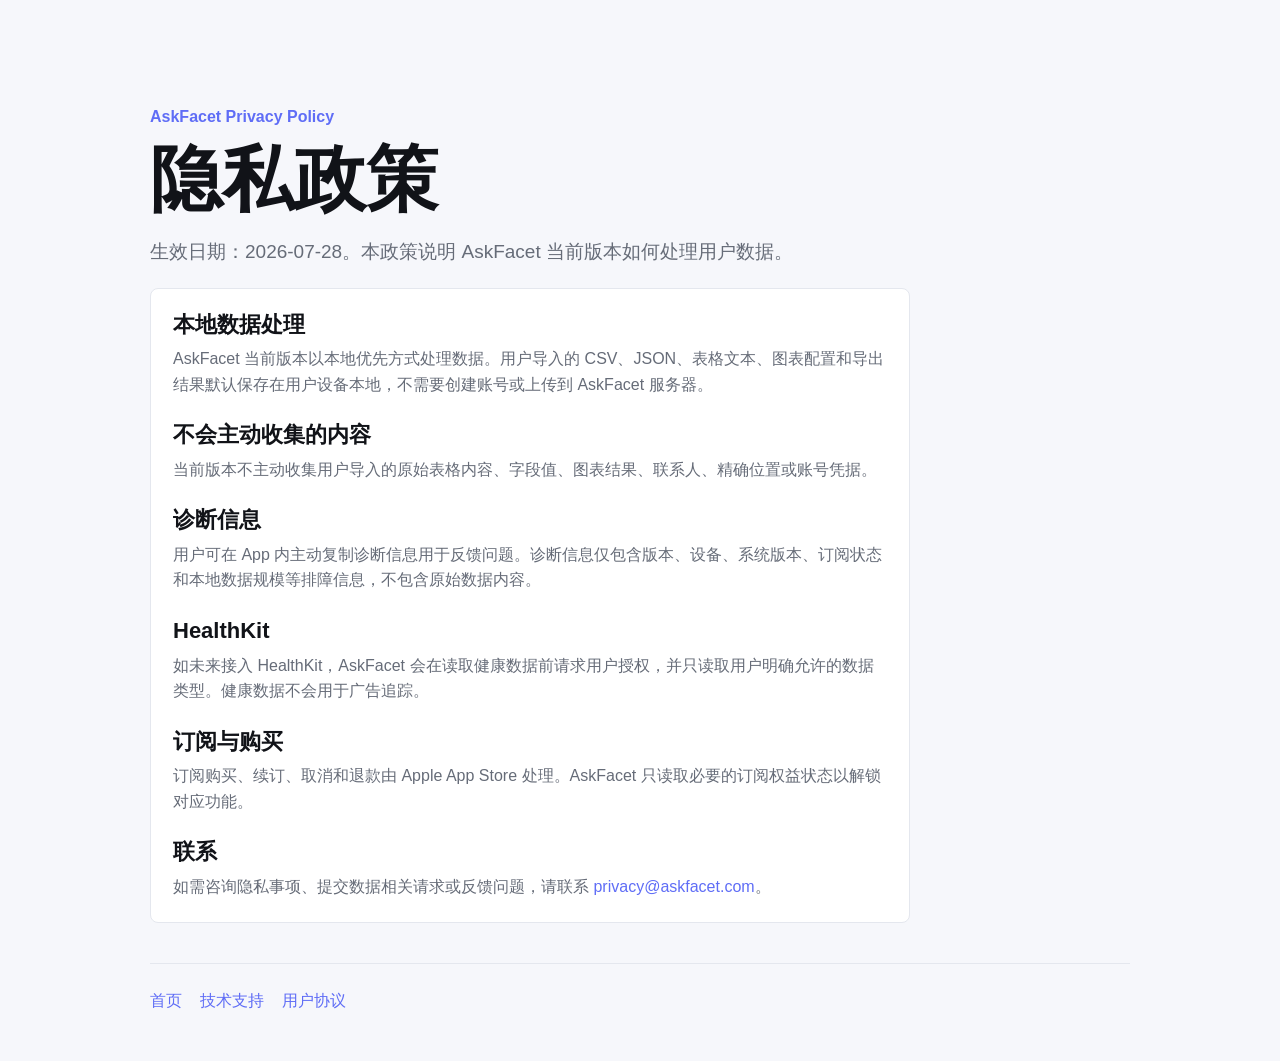
==== privacy.html @ 37d2c536 "Deploy AskFacet App Store support site" ====
<!doctype html>
<html lang="zh-Hans">
<head>
  <meta charset="utf-8">
  <meta name="viewport" content="width=device-width, initial-scale=1">
  <title>AskFacet 隐私政策</title>
  <meta name="description" content="AskFacet 隐私政策。">
  <link rel="stylesheet" href="./styles.css">
</head>
<body>
  <main class="page">
    <section class="hero compact">
      <p class="eyebrow">AskFacet Privacy Policy</p>
      <h1>隐私政策</h1>
      <p class="lead">生效日期：2026-07-28。本政策说明 AskFacet 当前版本如何处理用户数据。</p>
    </section>

    <section class="content">
      <h2>本地数据处理</h2>
      <p>AskFacet 当前版本以本地优先方式处理数据。用户导入的 CSV、JSON、表格文本、图表配置和导出结果默认保存在用户设备本地，不需要创建账号或上传到 AskFacet 服务器。</p>

      <h2>不会主动收集的内容</h2>
      <p>当前版本不主动收集用户导入的原始表格内容、字段值、图表结果、联系人、精确位置或账号凭据。</p>

      <h2>诊断信息</h2>
      <p>用户可在 App 内主动复制诊断信息用于反馈问题。诊断信息仅包含版本、设备、系统版本、订阅状态和本地数据规模等排障信息，不包含原始数据内容。</p>

      <h2>HealthKit</h2>
      <p>如未来接入 HealthKit，AskFacet 会在读取健康数据前请求用户授权，并只读取用户明确允许的数据类型。健康数据不会用于广告追踪。</p>

      <h2>订阅与购买</h2>
      <p>订阅购买、续订、取消和退款由 Apple App Store 处理。AskFacet 只读取必要的订阅权益状态以解锁对应功能。</p>

      <h2>联系</h2>
      <p>如需咨询隐私事项、提交数据相关请求或反馈问题，请联系 <a href="mailto:privacy@askfacet.com">privacy@askfacet.com</a>。</p>
    </section>
  </main>

  <footer>
    <a href="./index.html">首页</a>
    <a href="./support.html">技术支持</a>
    <a href="./terms.html">用户协议</a>
  </footer>
</body>
</html>
---- styles.css ----
:root {
  color-scheme: light;
  --bg: #f6f7fb;
  --card: #ffffff;
  --text: #111318;
  --muted: #666c78;
  --line: #e4e7ee;
  --accent: #5f6df6;
}

* {
  box-sizing: border-box;
}

body {
  margin: 0;
  background: var(--bg);
  color: var(--text);
  font-family: -apple-system, BlinkMacSystemFont, "Segoe UI", sans-serif;
  line-height: 1.6;
}

a {
  color: var(--accent);
  text-decoration: none;
}

.page {
  width: min(980px, calc(100% - 32px));
  margin: 0 auto;
  padding: 56px 0 40px;
}

.hero {
  padding: 48px 0 36px;
}

.hero.compact {
  padding-bottom: 20px;
}

.eyebrow {
  margin: 0 0 12px;
  color: var(--accent);
  font-weight: 700;
}

h1 {
  max-width: 760px;
  margin: 0;
  font-size: clamp(40px, 7vw, 72px);
  line-height: 1.05;
  letter-spacing: 0;
}

h2 {
  margin: 0 0 8px;
  font-size: 22px;
  line-height: 1.25;
  letter-spacing: 0;
}

.lead {
  max-width: 760px;
  margin: 20px 0 0;
  color: var(--muted);
  font-size: 19px;
}

.actions {
  display: flex;
  flex-wrap: wrap;
  gap: 12px;
  margin-top: 28px;
}

.button {
  display: inline-flex;
  align-items: center;
  min-height: 44px;
  padding: 10px 16px;
  border: 1px solid var(--line);
  border-radius: 8px;
  background: var(--card);
  color: var(--text);
  font-weight: 700;
}

.button.primary {
  border-color: var(--accent);
  background: var(--accent);
  color: #ffffff;
}

.grid {
  display: grid;
  grid-template-columns: repeat(3, 1fr);
  gap: 14px;
}

article,
.content {
  border: 1px solid var(--line);
  border-radius: 8px;
  background: var(--card);
  padding: 22px;
}

article p,
.content p,
.content ul {
  margin: 0;
  color: var(--muted);
}

.content {
  max-width: 760px;
}

.content h2 {
  margin-top: 24px;
}

.content h2:first-child {
  margin-top: 0;
}

footer {
  width: min(980px, calc(100% - 32px));
  margin: 0 auto;
  padding: 24px 0 48px;
  border-top: 1px solid var(--line);
  display: flex;
  gap: 18px;
  flex-wrap: wrap;
}

@media (max-width: 760px) {
  .page {
    padding-top: 28px;
  }

  .grid {
    grid-template-columns: 1fr;
  }
}
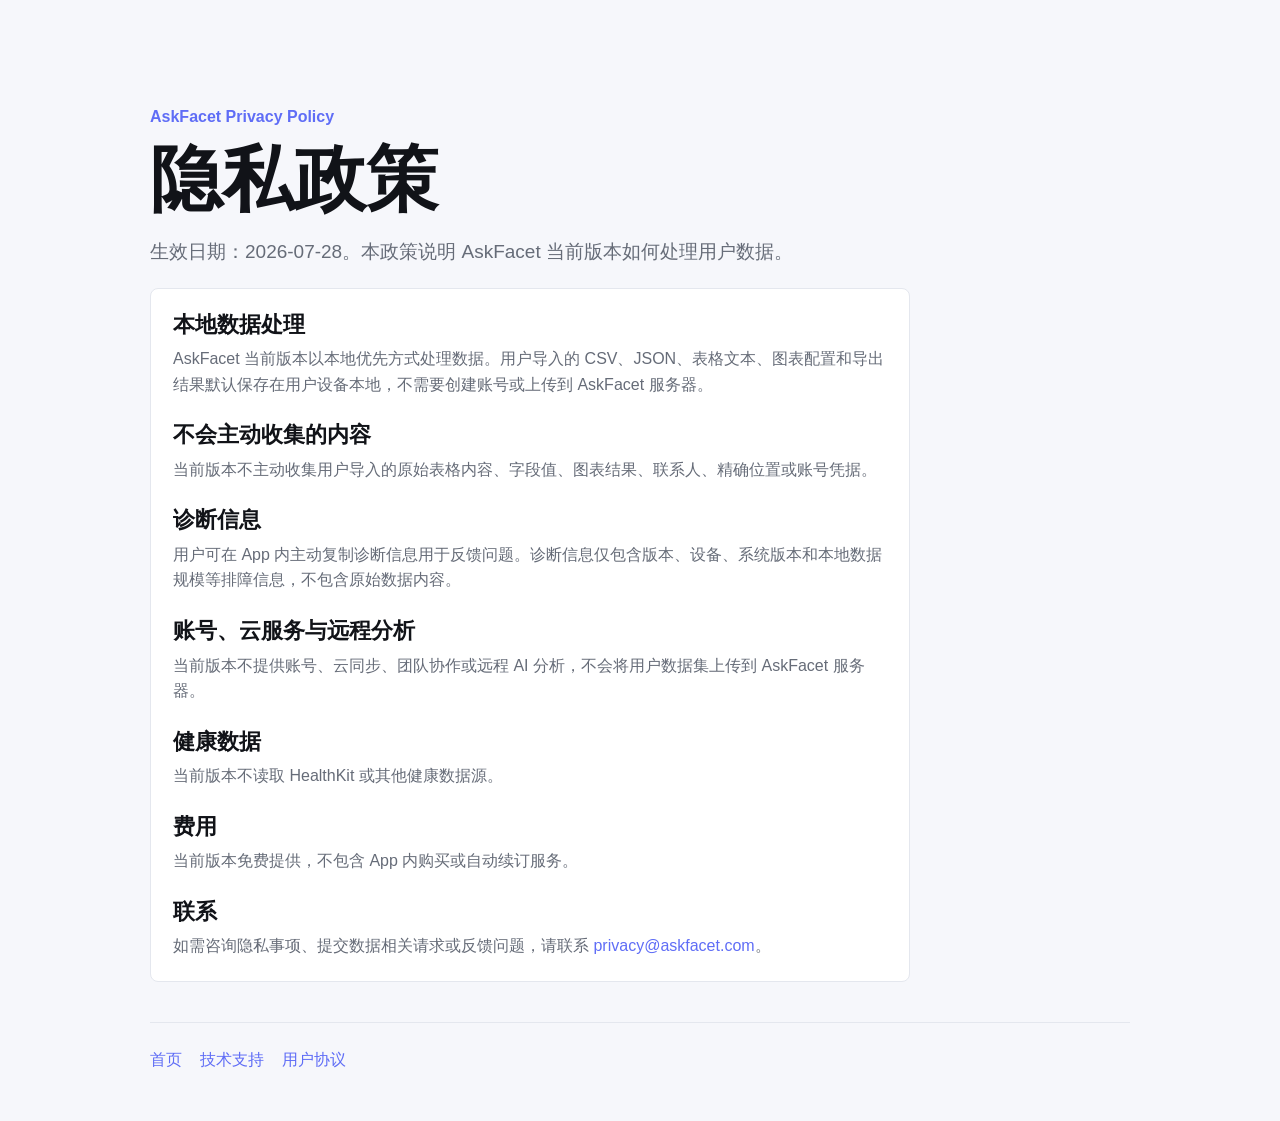
==== commit 3d553571: "Update free launch policies" ====
--- a/privacy.html
+++ b/privacy.html
@@ -23,13 +23,16 @@
       <p>当前版本不主动收集用户导入的原始表格内容、字段值、图表结果、联系人、精确位置或账号凭据。</p>
 
       <h2>诊断信息</h2>
-      <p>用户可在 App 内主动复制诊断信息用于反馈问题。诊断信息仅包含版本、设备、系统版本、订阅状态和本地数据规模等排障信息，不包含原始数据内容。</p>
+      <p>用户可在 App 内主动复制诊断信息用于反馈问题。诊断信息仅包含版本、设备、系统版本和本地数据规模等排障信息，不包含原始数据内容。</p>
 
-      <h2>HealthKit</h2>
-      <p>如未来接入 HealthKit，AskFacet 会在读取健康数据前请求用户授权，并只读取用户明确允许的数据类型。健康数据不会用于广告追踪。</p>
+      <h2>账号、云服务与远程分析</h2>
+      <p>当前版本不提供账号、云同步、团队协作或远程 AI 分析，不会将用户数据集上传到 AskFacet 服务器。</p>
 
-      <h2>订阅与购买</h2>
-      <p>订阅购买、续订、取消和退款由 Apple App Store 处理。AskFacet 只读取必要的订阅权益状态以解锁对应功能。</p>
+      <h2>健康数据</h2>
+      <p>当前版本不读取 HealthKit 或其他健康数据源。</p>
+
+      <h2>费用</h2>
+      <p>当前版本免费提供，不包含 App 内购买或自动续订服务。</p>
 
       <h2>联系</h2>
       <p>如需咨询隐私事项、提交数据相关请求或反馈问题，请联系 <a href="mailto:privacy@askfacet.com">privacy@askfacet.com</a>。</p>
